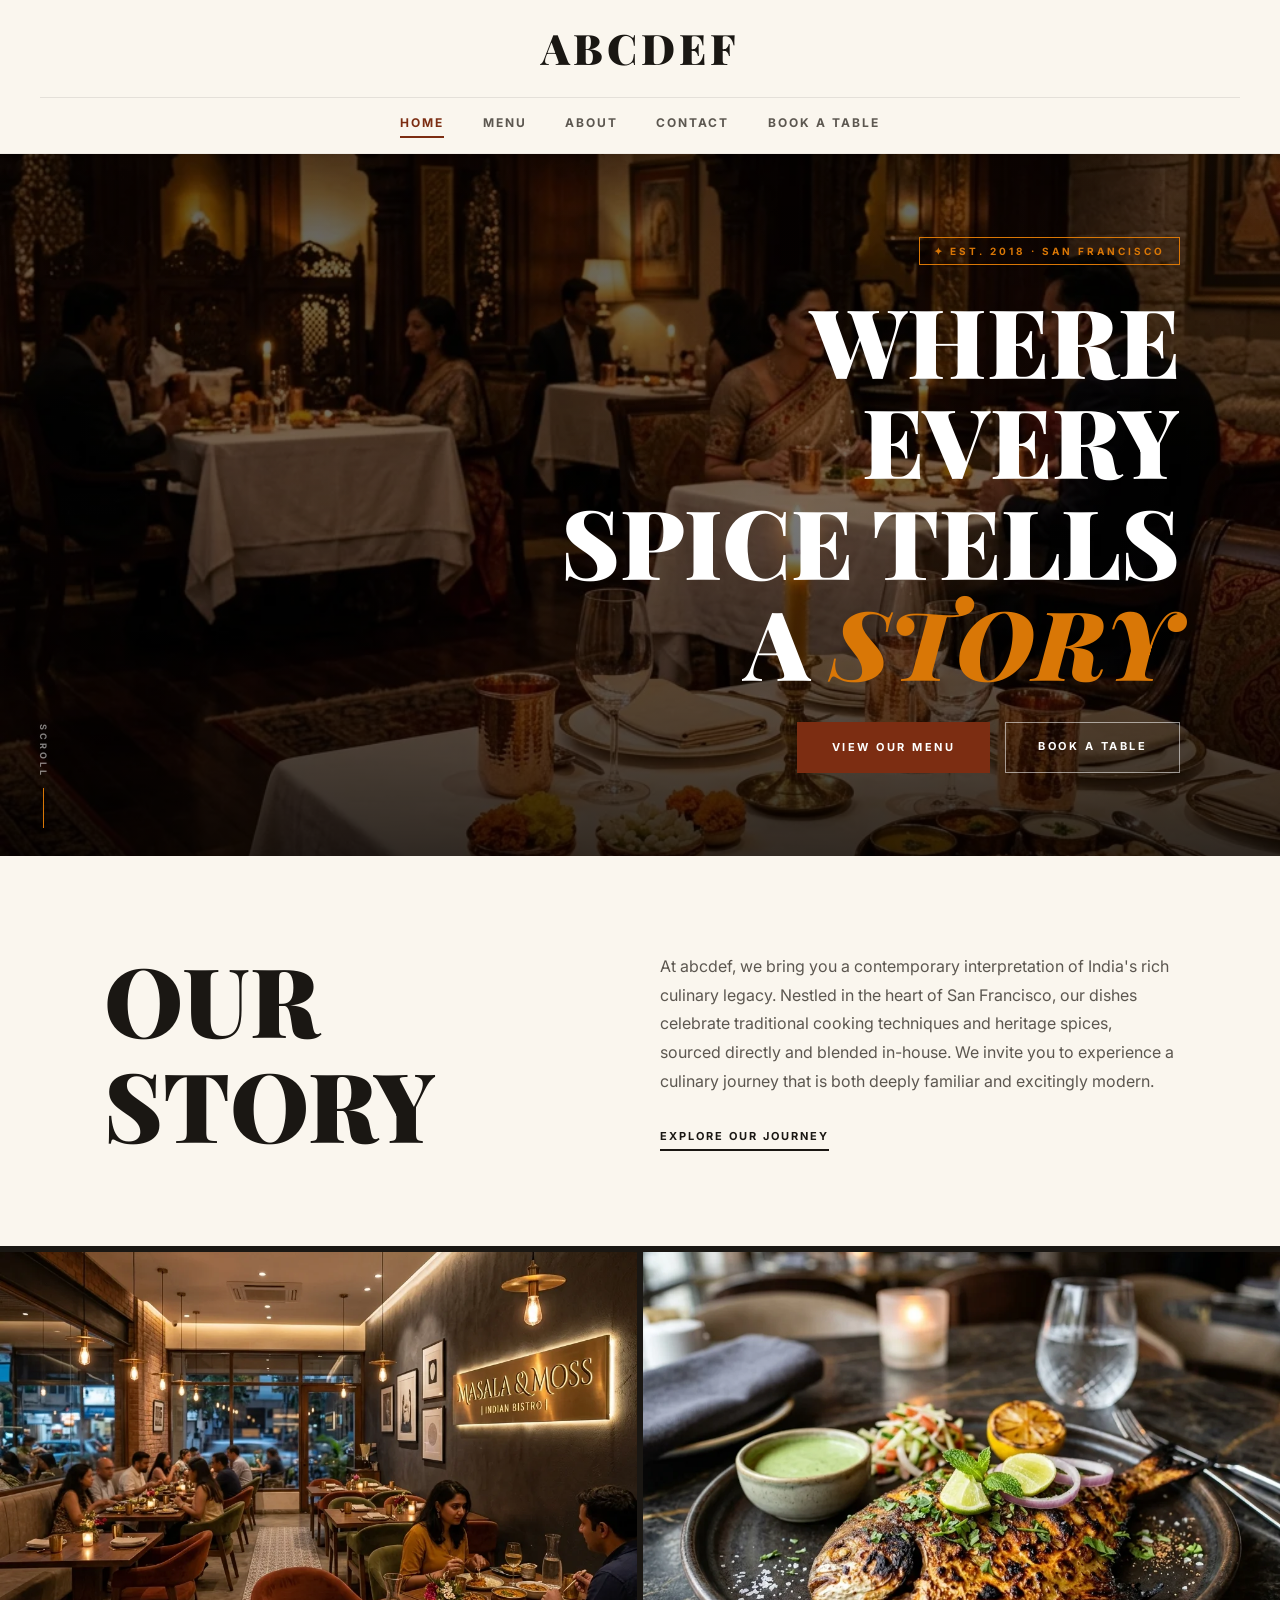
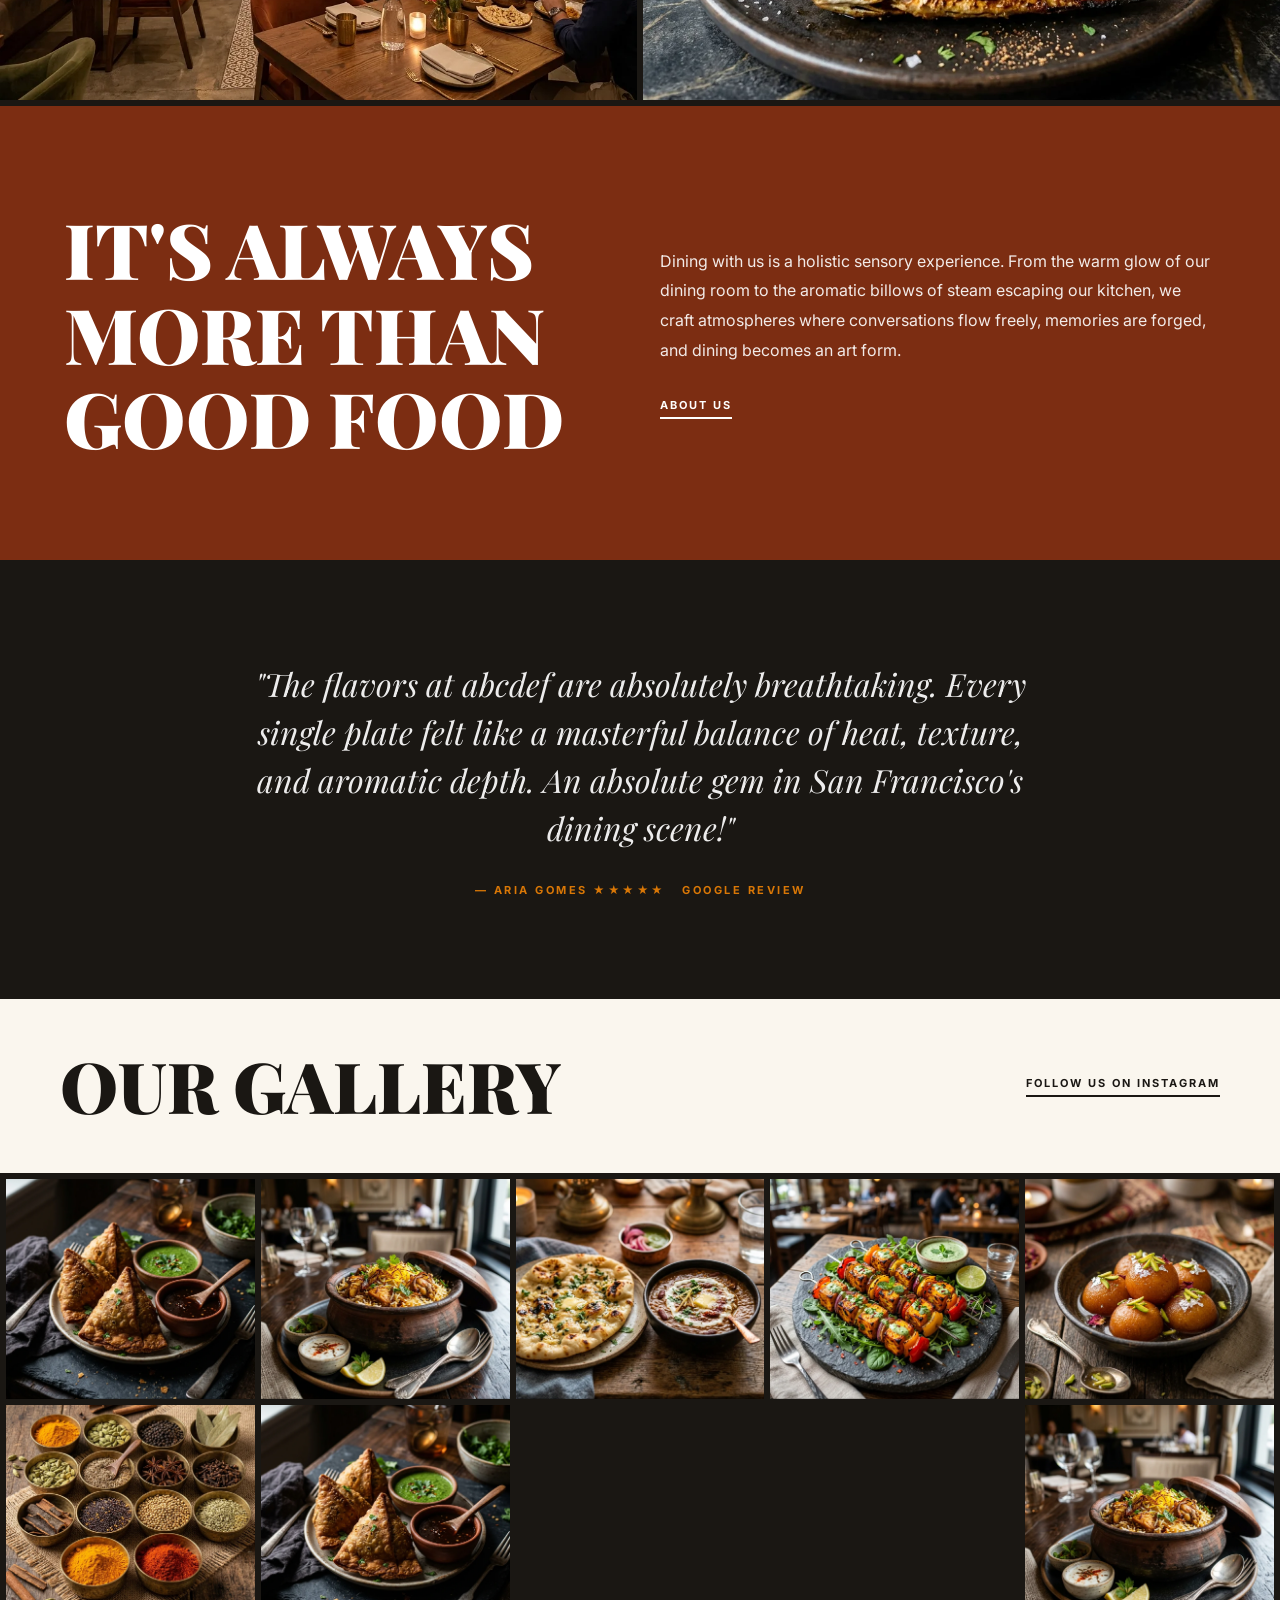
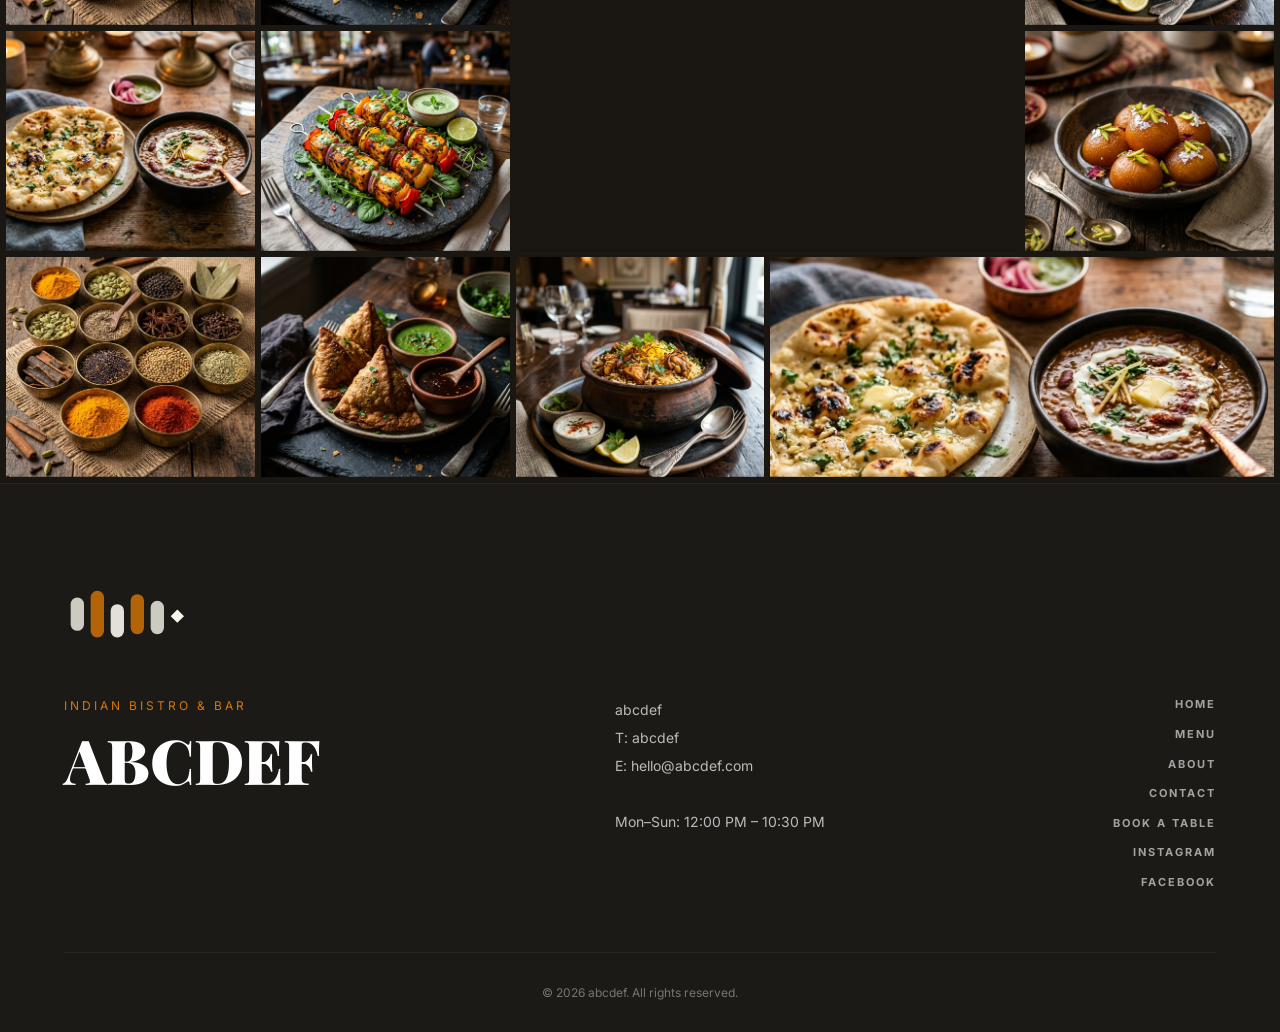
==== index.html @ f22d5354 "Initial commit of temp.rest01 (abcdef restaurant rebuild)" ====
<!DOCTYPE html>
<html lang="en">
<head>
  <meta charset="UTF-8">
  <meta name="viewport" content="width=device-width, initial-scale=1.0">
  <meta name="description" content="Welcome to abcdef, a premium modern Indian bistro in San Francisco. Experience a symphony of flavors crafted with heritage spices.">
  <title>abcdef | Modern Indian Bistro</title>
  <!-- Preconnect to Google Fonts -->
  <link rel="preconnect" href="https://fonts.googleapis.com">
  <link rel="preconnect" href="https://fonts.gstatic.com" crossorigin>
  <link rel="stylesheet" href="css/style.css">
  <script src="js/main.js" defer></script>
</head>
<body>

  <!-- ── NAVBAR ── -->
  <nav class="topnav" id="myTopnav">
    <div class="nav-top-row">
      <div class="logo">abcdef</div>
      <button class="nav-hamburger" id="navHamburger" aria-label="Toggle menu">&#9776;</button>
    </div>
    <div class="nav-links" id="navLinks">
      <a href="index.html">HOME</a>
      <a href="menu.html">MENU</a>
      <a href="about.html">ABOUT</a>
      <a href="about.html#contact">CONTACT</a>
      <a href="book-a-table.html">BOOK A TABLE</a>
    </div>
  </nav>

  <!-- ── HERO SECTION ── -->
  <section class="hero" id="heroSection">
    <div class="hero-inner">
      <span class="hero-badge">&#10022; Est. 2018 &#183; San Francisco</span>
      <h1 class="hero-title">
        Where Every<br>Spice Tells<br>a <em>Story</em>
      </h1>
      <div class="hero-ctas">
        <a href="menu.html" class="btn-primary">VIEW OUR MENU</a>
        <a href="book-a-table.html" class="btn-ghost">BOOK A TABLE</a>
      </div>
    </div>
    <div class="hero-scroll-hint">
      <span>SCROLL</span>
      <div class="scroll-line"></div>
    </div>
  </section>

  <!-- ── MENU INTRO SECTION ── -->
  <section class="about">
    <div class="big-text">OUR STORY</div>
    <div class="small-text">
      <p>At abcdef, we bring you a contemporary interpretation of India's rich culinary legacy. Nestled in the heart of San Francisco, our dishes celebrate traditional cooking techniques and heritage spices, sourced directly and blended in-house. We invite you to experience a culinary journey that is both deeply familiar and excitingly modern.</p>
      <a href="about.html"><b>EXPLORE OUR JOURNEY</b></a>
    </div>
  </section>

  <!-- ── IMAGE DUO ── -->
  <div class="image-box">
    <div class="img1">
      <img src="images/about-1.webp" alt="Elegant dining room at abcdef with ambient lighting">
    </div>
    <div class="img2">
      <img src="images/about-2.webp" alt="Gourmet plated tandoori dish at abcdef">
    </div>
  </div>

  <!-- ── BRAND STATEMENT BANNER ── -->
  <section class="box-section">
    <div class="box1">IT'S ALWAYS<br>MORE THAN<br>GOOD FOOD</div>
    <div class="box2">
      <p>Dining with us is a holistic sensory experience. From the warm glow of our dining room to the aromatic billows of steam escaping our kitchen, we craft atmospheres where conversations flow freely, memories are forged, and dining becomes an art form.</p>
      <a href="about.html">ABOUT US</a>
    </div>
  </section>

  <!-- ── TESTIMONIAL STRIP ── -->
  <div class="testimonial-strip">
    <p class="testimonial-quote">"The flavors at abcdef are absolutely breathtaking. Every single plate felt like a masterful balance of heat, texture, and aromatic depth. An absolute gem in San Francisco's dining scene!"</p>
    <p class="testimonial-author">— ARIA GOMES &#9733;&#9733;&#9733;&#9733;&#9733; &nbsp; GOOGLE REVIEW</p>
  </div>

  <!-- ── MOMENTS TAG ── -->
  <div class="tag">
    <p>OUR GALLERY</p>
    <a href="https://instagram.com" target="_blank" rel="noopener noreferrer">FOLLOW US ON INSTAGRAM</a>
  </div>

  <!-- ── PHOTO GALLERY GRID ── -->
  <div class="grid-container">
    <div class="item1">
      <img src="images/gallery-1.webp" alt="Crispy SAMOSAS served with mint chutney">
      <div class="price-pill">
        <h4>Samosa Duo</h4>
        <p>$12.00</p>
      </div>
    </div>
    <div class="item2">
      <img src="images/gallery-2.webp" alt="Fragrant CHICKEN BIRYANI in clay pot">
      <div class="price-pill">
        <h4>Lucknowi Biryani</h4>
        <p>$26.00</p>
      </div>
    </div>
    <div class="item3">
      <img src="images/gallery-3.webp" alt="Freshly baked GARLIC NAAN and dal makhani">
      <div class="price-pill">
        <h4>Garlic Naan & Dal</h4>
        <p>$14.00</p>
      </div>
    </div>
    <div class="item4">
      <img src="images/gallery-4.webp" alt="Grilled PANEER TIKKA skewers">
      <div class="price-pill">
        <h4>Paneer Tikka</h4>
        <p>$18.00</p>
      </div>
    </div>
    <div class="item5">
      <img src="images/gallery-5.webp" alt="Sweet GULAB JAMUN dessert">
      <div class="price-pill">
        <h4>Saffron Gulab Jamun</h4>
        <p>$10.00</p>
      </div>
    </div>
    <div class="item6">
      <img src="images/gallery-6.webp" alt="Assorted INDIAN SPICES in brass bowls">
      <div class="price-pill">
        <h4>Signature Spices</h4>
        <p>$8.00</p>
      </div>
    </div>
    <div class="item7">
      <img src="images/gallery-7.webp" alt="Crispy SAMOSAS plated beautifully">
      <div class="price-pill">
        <h4>Crispy Samosas</h4>
        <p>$12.00</p>
      </div>
    </div>
    <!-- VIDEO item8 spans 2 columns & 2 rows -->
    <div class="item8">
      <video autoplay muted loop playsinline>
        <source src="videos/video-1.webm" type="video/webm">
        <source src="videos/video-1.mp4" type="video/mp4">
        Your browser does not support the video tag.
      </video>
      <div class="price-pill">
        <h4>Sizzling Delights</h4>
        <p>Live Kitchen Experience</p>
      </div>
    </div>
    <div class="item9">
      <img src="images/gallery-9.webp" alt="Fragrant CHICKEN BIRYANI overhead shot">
      <div class="price-pill">
        <h4>Hyderabadi Biryani</h4>
        <p>$26.00</p>
      </div>
    </div>
    <div class="item10">
      <img src="images/gallery-10.webp" alt="Freshly baked butter garlic naan">
      <div class="price-pill">
        <h4>Butter Naan</h4>
        <p>$6.00</p>
      </div>
    </div>
    <div class="item11">
      <img src="images/gallery-11.webp" alt="Paneer Tikka skewers grilled to perfection">
      <div class="price-pill">
        <h4>Tandoori Paneer</h4>
        <p>$18.00</p>
      </div>
    </div>
    <div class="item12">
      <img src="images/gallery-12.webp" alt="Saffron infused gulab jamun">
      <div class="price-pill">
        <h4>Pistachio Gulab Jamun</h4>
        <p>$10.00</p>
      </div>
    </div>
    <div class="item13">
      <img src="images/gallery-13.webp" alt="Fragrant Indian spices setup">
      <div class="price-pill">
        <h4>Blended Masalas</h4>
        <p>$8.00</p>
      </div>
    </div>
    <div class="item14">
      <img src="images/gallery-14.webp" alt="Stuffed crispy samosas">
      <div class="price-pill">
        <h4>Spiced Potato Samosa</h4>
        <p>$12.00</p>
      </div>
    </div>
    <div class="item15">
      <img src="images/gallery-15.webp" alt="Traditional clay pot chicken biryani">
      <div class="price-pill">
        <h4>Awadhi Lamb Biryani</h4>
        <p>$28.00</p>
      </div>
    </div>
    <!-- item16 spans 2 columns -->
    <div class="item16">
      <img src="images/gallery-16.webp" alt="Freshly baked hot naan bread">
      <div class="price-pill">
        <h4>Assorted Bread Basket</h4>
        <p>$16.00</p>
      </div>
    </div>
  </div>

  <!-- ── FOOTER ── -->
  <footer class="footer">
    <div class="footer-logo">
      <svg viewBox="0 0 180 97" xmlns="http://www.w3.org/2000/svg" width="120" height="65">
        <rect x="10" y="20" width="20" height="50" rx="10" fill="#FAF6EE" opacity="0.8"/>
        <rect x="40" y="10" width="20" height="70" rx="10" fill="#D97706" opacity="0.8"/>
        <rect x="70" y="30" width="20" height="50" rx="10" fill="#FAF6EE" opacity="0.9"/>
        <rect x="100" y="15" width="20" height="60" rx="10" fill="#D97706" opacity="0.8"/>
        <rect x="130" y="25" width="20" height="50" rx="10" fill="#FAF6EE" opacity="0.8"/>
        <polygon points="160,48 170,38 180,48 170,58" fill="#FAF6EE"/>
      </svg>
    </div>
    <div class="footer-box">
      <div class="footer-box1">
        <p>INDIAN BISTRO &amp; BAR</p>
        <b>abcdef</b>
      </div>
      <div class="footer-box2">
        abcdef<br>
        T: abcdef<br>
        E: hello@abcdef.com<br><br>
        Mon–Sun: 12:00 PM – 10:30 PM
      </div>
      <div class="footer-box3">
        <a href="index.html">HOME</a>
        <a href="menu.html">MENU</a>
        <a href="about.html">ABOUT</a>
        <a href="about.html#contact">CONTACT</a>
        <a href="book-a-table.html">BOOK A TABLE</a>
        <a href="https://instagram.com" target="_blank" rel="noopener noreferrer">INSTAGRAM</a>
        <a href="https://facebook.com" target="_blank" rel="noopener noreferrer">FACEBOOK</a>
      </div>
    </div>
    <p class="copyright">&copy; 2026 abcdef. All rights reserved.</p>
  </footer>

</body>
</html>
---- css/style.css ----
@import url('https://fonts.googleapis.com/css2?family=Inter:wght@400;500;600;700&family=Playfair+Display:ital,wght@0,400;0,700;0,900;1,400&display=swap');

/* ── DESIGN SYSTEM TOKENS ── */
:root {
  --bg:           #FAF6EE;         /* Premium warm cream */
  --accent:       #D97706;         /* abcdef amber */
  --accent-dark:  #7C2D12;         /* Deep burnt terracotta */
  --black:        #1A1713;         /* Dark charcoal chocolate */
  --gray:         #5C5750;         /* Warm slate gray */
  --footer-bg:    #1C1A17;         /* Deep charcoal background */
  --white:        #FFFFFF;
  --font-display: 'Playfair Display', Georgia, serif;
  --font-body:    'Inter', 'Helvetica Neue', sans-serif;
  --transition:   all 0.3s cubic-bezier(0.4, 0, 0.2, 1);
}

/* ── RESET & BASE STYLES ── */
* {
  box-sizing: border-box;
  margin: 0;
  padding: 0;
}

html {
  scroll-behavior: smooth;
  background-color: var(--bg);
}

body {
  font-family: var(--font-body);
  color: var(--black);
  background-color: var(--bg);
  overflow-x: hidden;
  line-height: 1.6;
}

a {
  color: inherit;
  text-decoration: none;
  transition: var(--transition);
}

img, video {
  max-width: 100%;
  height: auto;
  display: block;
}

button {
  font-family: var(--font-body);
  cursor: pointer;
  border: none;
  background: none;
  outline: none;
}

/* ── COMMON UTILITIES ── */
.btn-primary {
  display: inline-block;
  background: var(--accent-dark);
  color: var(--white);
  padding: 16px 34px;
  letter-spacing: 2.5px;
  font-size: 11px;
  font-weight: 700;
  text-transform: uppercase;
  border: 1.5px solid var(--accent-dark);
  transition: var(--transition);
}

.btn-primary:hover {
  background: transparent;
  color: var(--white);
  border-color: var(--white);
}

.btn-ghost {
  display: inline-block;
  background: transparent;
  color: var(--white);
  border: 1.5px solid rgba(255, 255, 255, 0.55);
  padding: 15px 32px;
  letter-spacing: 2.5px;
  font-size: 11px;
  font-weight: 700;
  text-transform: uppercase;
  transition: var(--transition);
}

.btn-ghost:hover {
  background: var(--white);
  color: var(--black);
  border-color: var(--white);
}

/* ── 5.1 NAVBAR (topnav) ── */
.topnav {
  position: fixed;
  top: 0;
  left: 0;
  width: 100%;
  z-index: 1000;
  background-color: var(--bg);
  transition: box-shadow 0.3s ease;
  border-bottom: 1px solid rgba(0, 0, 0, 0.04);
}

.nav-top-row {
  display: flex;
  justify-content: center;
  align-items: center;
  position: relative;
  padding: 15px 20px;
  max-width: 1200px;
  margin: 0 auto;
}

.logo {
  font-family: var(--font-display);
  font-size: clamp(22px, 3.5vw, 42px);
  font-weight: 900;
  letter-spacing: 4px;
  color: var(--black);
  text-transform: uppercase;
}

.nav-hamburger {
  position: absolute;
  right: 20px;
  font-size: 28px;
  color: var(--black);
  background: none;
  border: none;
  display: none;
  cursor: pointer;
  user-select: none;
}

.nav-links {
  display: flex;
  justify-content: center;
  gap: clamp(14px, 3vw, 44px);
  border-top: 1px solid rgba(0, 0, 0, 0.09);
  padding: 15px 20px;
  max-width: 1200px;
  margin: 0 auto;
}

.nav-links a {
  font-size: clamp(10px, 1.1vw, 12px);
  font-weight: 700;
  letter-spacing: 2px;
  color: var(--gray);
  text-transform: uppercase;
  padding-bottom: 4px;
  border-bottom: 2px solid transparent;
}

.nav-links a:hover {
  color: var(--black);
}

.nav-links a.active {
  color: var(--accent-dark);
  border-bottom: 2px solid var(--accent-dark);
}

/* ── 5.2 HERO SECTION ── */
.hero {
  position: relative;
  min-height: clamp(480px, 78vh, 780px);
  background: linear-gradient(to bottom, rgba(0,0,0,0.6), rgba(0,0,0,0)), url('../images/hero.webp') center/cover no-repeat;
  display: flex;
  align-items: center;
  justify-content: flex-end;
  padding: 40px clamp(20px, 5vw, 80px);
  color: var(--white);
  overflow: hidden;
}

.hero::before {
  content: "";
  position: absolute;
  inset: 0;
  background: linear-gradient(to top, rgba(0, 0, 0, 0.80) 0%, rgba(0, 0, 0, 0.35) 48%, rgba(0, 0, 0, 0.06) 100%);
  pointer-events: none;
  z-index: 0;
}

.hero-inner {
  position: relative;
  z-index: 1;
  max-width: 680px;
  text-align: right;
  margin-right: 36px;
}

.hero-badge {
  display: inline-block;
  border: 1.5px solid var(--accent);
  color: var(--accent);
  padding: 5px 14px;
  letter-spacing: 3px;
  font-size: 10px;
  font-weight: 700;
  text-transform: uppercase;
  margin-bottom: 24px;
}

.hero-title {
  font-family: var(--font-display);
  font-size: clamp(46px, 8.5vw, 96px);
  font-weight: 900;
  line-height: 1.05;
  margin-bottom: 30px;
  text-transform: uppercase;
}

.hero-title em {
  font-style: italic;
  font-family: var(--font-display);
  color: var(--accent);
}

.hero-ctas {
  display: flex;
  gap: 15px;
  justify-content: flex-end;
  flex-wrap: wrap;
}

.hero-scroll-hint {
  position: absolute;
  bottom: 28px;
  left: 36px;
  writing-mode: vertical-rl;
  letter-spacing: 3px;
  font-size: 9px;
  color: rgba(255, 255, 255, 0.5);
  font-weight: 700;
  display: flex;
  align-items: center;
  gap: 10px;
  z-index: 1;
}

.scroll-line {
  width: 1px;
  height: 40px;
  background-color: rgba(255, 255, 255, 0.3);
  position: relative;
  overflow: hidden;
}

.scroll-line::after {
  content: "";
  position: absolute;
  top: 0;
  left: 0;
  width: 100%;
  height: 100%;
  background: var(--accent);
  animation: scroll-hint-anim 2s infinite ease-in-out;
}

@keyframes scroll-hint-anim {
  0% { transform: translateY(-100%); }
  80%, 100% { transform: translateY(100%); }
}

/* ── 5.3 MENU INTRO SECTION ── */
.about {
  display: flex;
  gap: 40px;
  flex-wrap: wrap;
  padding: clamp(40px, 7vw, 100px) clamp(20px, 5vw, 80px);
  align-items: center;
  max-width: 1200px;
  margin: 0 auto;
}

.big-text {
  font-family: var(--font-display);
  font-size: clamp(40px, 8vw, 96px);
  font-weight: 900;
  flex: 1 1 400px;
  line-height: 1.1;
  text-transform: uppercase;
}

.small-text {
  flex: 1 1 400px;
  font-size: 16px;
  color: var(--gray);
  line-height: 1.8;
}

.small-text p {
  margin-bottom: 24px;
}

.small-text a {
  display: inline-block;
  color: var(--black);
  font-size: 11px;
  font-weight: 700;
  letter-spacing: 2px;
  text-transform: uppercase;
  border-bottom: 2px solid var(--black);
  padding-bottom: 2px;
}

.small-text a:hover {
  opacity: 0.7;
}

/* ── 5.4 IMAGE DUO ── */
.image-box {
  display: flex;
  gap: 6px;
  background-color: var(--black);
  padding: 6px 0;
}

.image-box > div {
  flex: 1;
  overflow: hidden;
}

.image-box img {
  width: 100%;
  height: clamp(200px, 35vw, 500px);
  object-fit: cover;
  transition: transform 0.6s cubic-bezier(0.4, 0, 0.2, 1);
}

.image-box > div:hover img {
  transform: scale(1.03);
}

/* ── 5.5 GREEN BANNER / BRAND STATEMENT ── */
.box-section {
  background-color: var(--accent-dark);
  color: var(--white);
  display: flex;
  gap: 40px;
  flex-wrap: wrap;
  padding: clamp(40px, 8vw, 100px) clamp(20px, 5vw, 80px);
  align-items: center;
}

.box1 {
  font-family: var(--font-display);
  font-size: clamp(28px, 6vw, 80px);
  font-weight: 900;
  line-height: 1.1;
  text-transform: uppercase;
  flex: 1 1 400px;
}

.box2 {
  flex: 1 1 400px;
  line-height: 1.85;
  font-size: 16px;
}

.box2 p {
  margin-bottom: 24px;
  color: rgba(255, 255, 255, 0.9);
}

.box2 a {
  display: inline-block;
  color: var(--white);
  font-size: 11px;
  font-weight: 700;
  letter-spacing: 2px;
  text-transform: uppercase;
  border-bottom: 2px solid var(--white);
  padding-bottom: 2px;
}

.box2 a:hover {
  opacity: 0.7;
}

/* ── 5.6 TESTIMONIAL STRIP ── */
.testimonial-strip {
  background-color: var(--black);
  color: var(--white);
  text-align: center;
  padding: clamp(50px, 8vw, 100px) clamp(20px, 7vw, 120px);
}

.testimonial-quote {
  font-family: var(--font-display);
  font-style: italic;
  font-size: clamp(18px, 3vw, 32px);
  color: rgba(255, 255, 255, 0.92);
  max-width: 820px;
  margin: 0 auto 30px;
  line-height: 1.5;
}

.testimonial-author {
  color: var(--accent);
  letter-spacing: 2.5px;
  text-transform: uppercase;
  font-size: 11px;
  font-weight: 700;
}

/* ── 5.7 MOMENTS HEADING ── */
.tag {
  display: flex;
  justify-content: space-between;
  align-items: center;
  flex-wrap: wrap;
  gap: 20px;
  padding: clamp(24px, 4vw, 48px) clamp(20px, 5vw, 60px);
  max-width: 1440px;
  margin: 0 auto;
}

.tag p {
  font-family: var(--font-display);
  font-size: clamp(22px, 5.5vw, 72px);
  font-weight: 900;
  text-transform: uppercase;
  line-height: 1.1;
}

.tag a {
  border-bottom: 2px solid var(--black);
  letter-spacing: 2px;
  text-transform: uppercase;
  font-size: 11px;
  font-weight: 700;
  padding-bottom: 2px;
}

.tag a:hover {
  opacity: 0.6;
}

/* ── 5.8 PHOTO GALLERY GRID ── */
.grid-container {
  display: grid;
  grid-template-columns: repeat(5, 1fr);
  gap: 6px;
  background-color: var(--black);
  padding: 6px;
}

.grid-container > div {
  position: relative;
  overflow: hidden;
  height: 220px;
  cursor: pointer;
}

.grid-container img, .grid-container video {
  width: 100%;
  height: 100%;
  object-fit: cover;
  transition: transform 0.45s ease, opacity 0.45s ease;
}

.grid-container > div:hover img, .grid-container > div:hover video {
  transform: scale(1.06);
  opacity: 0.75;
}

/* Price overlay pill */
.price-pill {
  position: absolute;
  bottom: 0;
  left: 0;
  right: 0;
  background: rgba(0, 0, 0, 0.75);
  color: var(--white);
  padding: 15px;
  text-align: center;
  transform: translateY(100%);
  transition: transform 0.35s cubic-bezier(0.4, 0, 0.2, 1);
  backdrop-filter: blur(4px);
  z-index: 2;
}

.grid-container > div:hover .price-pill {
  transform: translateY(0);
}

.price-pill h4 {
  font-family: var(--font-display);
  font-size: 16px;
  font-weight: 700;
  margin-bottom: 4px;
  letter-spacing: 0.5px;
}

.price-pill p {
  font-size: 12px;
  color: var(--accent);
  font-weight: 600;
  letter-spacing: 1px;
}

/* Video grid sizes & custom grid rules */
.item8 {
  grid-column: span 2;
  grid-row: span 2;
  height: 446px !important;
}

.item16 {
  grid-column: span 2;
}

/* ── 5.9 FOOTER ── */
.footer {
  background-color: var(--footer-bg);
  color: var(--white);
  padding: clamp(50px, 8vw, 100px) clamp(20px, 5vw, 80px) 30px;
  border-top: 1px solid rgba(255, 255, 255, 0.05);
}

.footer-logo {
  max-width: 120px;
  margin-bottom: 40px;
}

.footer-logo svg {
  width: 100%;
}

.footer-box {
  display: flex;
  gap: 40px;
  flex-wrap: wrap;
  margin-bottom: 60px;
  max-width: 1200px;
}

.footer-box1 {
  flex: 2 1 350px;
}

.footer-box1 p {
  font-size: 12px;
  letter-spacing: 3px;
  color: var(--accent);
  margin-bottom: 10px;
  text-transform: uppercase;
}

.footer-box1 b {
  font-family: var(--font-display);
  font-size: clamp(32px, 5vw, 62px);
  font-weight: 900;
  line-height: 1.1;
  text-transform: uppercase;
  color: var(--white);
  word-wrap: break-word;
}

.footer-box2 {
  flex: 1 1 200px;
  font-size: 14px;
  color: rgba(255, 255, 255, 0.7);
  line-height: 2;
}

.footer-box3 {
  flex: 1 1 200px;
  display: flex;
  flex-direction: column;
  align-items: flex-end;
  gap: 12px;
}

.footer-box3 a {
  font-size: 11px;
  font-weight: 700;
  letter-spacing: 2px;
  color: rgba(255, 255, 255, 0.6);
  text-transform: uppercase;
}

.footer-box3 a:hover {
  color: var(--white);
}

.footer p.copyright {
  text-align: center;
  font-size: 12px;
  color: rgba(255, 255, 255, 0.4);
  border-top: 1px solid rgba(255, 255, 255, 0.05);
  padding-top: 30px;
  margin-top: 20px;
}

/* ── 5.10 BOOKING FORM & POPUP (book-a-table.html) ── */
.booking-section {
  max-width: 800px;
  margin: 0 auto;
  padding: clamp(40px, 8vw, 80px) 20px;
}

.booking-intro {
  text-align: center;
  margin-bottom: 40px;
}

.booking-intro h1 {
  font-family: var(--font-display);
  font-size: clamp(32px, 5vw, 56px);
  font-weight: 900;
  text-transform: uppercase;
  margin-bottom: 12px;
}

.booking-intro p {
  color: var(--gray);
  max-width: 600px;
  margin: 0 auto;
}

#bookingForm {
  background: var(--white);
  padding: clamp(24px, 5vw, 48px);
  box-shadow: 0 4px 30px rgba(0, 0, 0, 0.03);
  border: 1px solid rgba(0, 0, 0, 0.03);
}

.controls-bar {
  display: flex;
  justify-content: space-between;
  gap: 30px;
  flex-wrap: wrap;
  margin-bottom: 30px;
}

.form-field {
  flex: 1 1 200px;
  display: flex;
  flex-direction: column;
}

.form-field label {
  font-size: 11px;
  letter-spacing: 2px;
  text-transform: uppercase;
  font-weight: 700;
  margin-bottom: 8px;
  color: var(--gray);
}

.form-field select, .form-field input {
  border: none;
  border-bottom: 2px solid var(--black);
  background: transparent;
  padding: 10px 0;
  font-size: 16px;
  font-family: var(--font-body);
  color: var(--black);
  outline: none;
  width: 100%;
}

.form-field select {
  appearance: none;
  background-image: url("data:image/svg+xml;charset=UTF-8,%3Csvg%20xmlns%3D%22http%3A%2F%2Fwww.w3.org%2F2000%2Fsvg%22%20width%3D%2212%22%20height%3D%2212%22%20viewBox%3D%220%200%2024%2024%22%20fill%3D%22none%22%20stroke%3D%22currentColor%22%20stroke-width%3D%222%22%20stroke-linecap%3D%22round%22%20stroke-linejoin%3D%22round%22%3E%3Cpolyline%20points%3D%226%209%2012%2015%2018%209%22%3E%3C%2Fpolyline%3E%3C%2Fsvg%3E");
  background-repeat: no-repeat;
  background-position: right 10px center;
  cursor: pointer;
}

.time-slot-label {
  font-size: 11px;
  letter-spacing: 2px;
  text-transform: uppercase;
  font-weight: 700;
  color: var(--gray);
  margin-bottom: 15px;
}

.time-grid {
  display: grid;
  grid-template-columns: repeat(auto-fill, minmax(130px, 1fr));
  gap: 8px;
  margin-bottom: 40px;
}

.time-slot {
  border: 1.5px solid var(--black);
  padding: 13px 8px;
  cursor: pointer;
  text-align: center;
  font-size: 14px;
  font-weight: 600;
  transition: var(--transition);
}

.time-slot:hover {
  background-color: rgba(0, 0, 0, 0.05);
}

.time-slot.selected {
  background: var(--accent-dark);
  color: var(--white);
  border-color: var(--accent-dark);
}

.book-btn {
  display: block;
  background: var(--accent-dark);
  color: var(--white);
  width: clamp(200px, 80%, 320px);
  margin: 0 auto;
  font-size: 16px;
  font-weight: 700;
  letter-spacing: 2px;
  padding: 16px;
  text-transform: uppercase;
  transition: var(--transition);
  border: 1.5px solid var(--accent-dark);
}

.book-btn:hover {
  background: transparent;
  color: var(--accent-dark);
}

/* Confirmation popup */
.form-popup {
  position: fixed;
  inset: 0;
  background: rgba(0, 0, 0, 0.65);
  z-index: 2000;
  display: none;
  align-items: center;
  justify-content: center;
  backdrop-filter: blur(5px);
  opacity: 0;
  transition: opacity 0.3s ease;
}

.form-popup.active {
  display: flex;
  opacity: 1;
}

.form-container {
  background: var(--white);
  padding: 40px;
  max-width: 500px;
  width: 90%;
  text-align: center;
  box-shadow: 0 10px 40px rgba(0, 0, 0, 0.3);
  transform: translateY(20px);
  transition: transform 0.3s ease;
  border-radius: 4px;
}

.form-popup.active .form-container {
  transform: translateY(0);
}

.form-container h1 {
  font-family: var(--font-display);
  font-size: 32px;
  font-weight: 900;
  margin-bottom: 15px;
  color: var(--accent-dark);
}

.form-container p {
  font-size: 16px;
  color: var(--gray);
  margin-bottom: 30px;
  line-height: 1.6;
}

.form-container .btn.cancel {
  display: inline-block;
  background: var(--black);
  color: var(--white);
  padding: 12px 30px;
  font-size: 12px;
  font-weight: 700;
  letter-spacing: 2px;
  text-transform: uppercase;
  transition: var(--transition);
}

.form-container .btn.cancel:hover {
  background: var(--accent-dark);
}

/* ── 5.11 ABOUT PAGE STYLES (about.html) ── */
.about-box {
  display: flex;
  gap: 50px;
  padding: clamp(40px, 8vw, 100px) clamp(20px, 5vw, 80px);
  max-width: 1200px;
  margin: 0 auto;
  align-items: flex-start;
}

.about-box .col-left {
  flex: 1 1 350px;
}

.about-box .col-left h1 {
  font-family: var(--font-display);
  font-size: clamp(36px, 6vw, 72px);
  font-weight: 900;
  text-transform: uppercase;
  line-height: 1.1;
  margin-bottom: 25px;
}

.about-box .col-left .about-svg-mark {
  max-width: 160px;
  margin-top: 30px;
}

.about-box .col-right {
  flex: 1.5 1 450px;
}

.about-box .col-right p {
  font-size: 16px;
  line-height: 1.85;
  color: var(--gray);
  margin-bottom: 24px;
}

/* Contact box */
.contact-box {
  display: flex;
  gap: 50px;
  padding: clamp(40px, 8vw, 100px) clamp(20px, 5vw, 80px);
  max-width: 1200px;
  margin: 0 auto;
  border-top: 1px solid rgba(0, 0, 0, 0.05);
}

.contact-box .text-box {
  flex: 1 1 350px;
  font-family: var(--font-display);
  font-size: clamp(36px, 7vw, 76px);
  font-weight: 900;
  text-transform: uppercase;
  line-height: 1.1;
}

.contact-box .text-content-wrapper {
  flex: 1.5 1 450px;
  display: flex;
  gap: 40px;
  flex-wrap: wrap;
}

.contact-box .text-content, .contact-box .text-content2 {
  flex: 1 1 200px;
  line-height: 2;
  font-size: 15px;
  color: var(--gray);
}

.contact-box h3 {
  font-family: var(--font-display);
  color: var(--black);
  font-size: 18px;
  margin-bottom: 12px;
  text-transform: uppercase;
  letter-spacing: 0.5px;
}

.contact-box a {
  border-bottom: 1px solid var(--accent);
}

.contact-box a:hover {
  color: var(--accent-dark);
  border-color: var(--accent-dark);
}

.map-container {
  padding: 0 0 6px 0;
  background-color: var(--black);
}

.map-container iframe {
  width: 100%;
  height: 450px;
  border: none;
  filter: grayscale(1) invert(0.9) contrast(1.2);
  display: block;
}

/* ── MENU PAGE SPECIAL STYLES (menu.html) ── */
.menu-hero {
  position: relative;
  height: 50vh;
  min-height: 400px;
  overflow: hidden;
  display: flex;
  align-items: center;
  justify-content: center;
}

.menu-video-bg {
  position: absolute;
  top: 50%;
  left: 50%;
  min-width: 100%;
  min-height: 100%;
  width: auto;
  height: auto;
  transform: translate(-50%, -50%);
  object-fit: cover;
  z-index: 0;
}

.menu-hero-overlay {
  position: absolute;
  inset: 0;
  background: rgba(0, 0, 0, 0.65);
  z-index: 1;
}

.menu-hero-content {
  position: relative;
  z-index: 2;
  text-align: center;
  color: var(--white);
}

.menu-hero-content h1 {
  font-family: var(--font-display);
  font-size: clamp(40px, 8vw, 88px);
  font-weight: 900;
  text-transform: uppercase;
  letter-spacing: 4px;
}

.menu-hero-content p {
  font-size: 14px;
  letter-spacing: 3px;
  color: var(--accent);
  font-weight: 700;
  text-transform: uppercase;
  margin-top: 10px;
}

/* Menu Grid Categories */
.menu-section-container {
  max-width: 1200px;
  margin: 0 auto;
  padding: clamp(40px, 8vw, 80px) 20px;
}

.menu-category {
  margin-bottom: 60px;
}

.menu-category-title {
  font-family: var(--font-display);
  font-size: clamp(24px, 4vw, 42px);
  font-weight: 900;
  border-bottom: 2px solid var(--black);
  padding-bottom: 12px;
  margin-bottom: 30px;
  text-transform: uppercase;
  letter-spacing: 1px;
}

.menu-grid {
  display: grid;
  grid-template-columns: repeat(auto-fill, minmax(320px, 1fr));
  gap: 40px;
}

.menu-card {
  display: flex;
  flex-direction: column;
  justify-content: space-between;
}

.menu-card-header {
  display: flex;
  justify-content: space-between;
  align-items: baseline;
  margin-bottom: 8px;
}

.menu-card-title {
  font-family: var(--font-display);
  font-size: 18px;
  font-weight: 700;
  text-transform: uppercase;
  color: var(--black);
}

.menu-card-price {
  font-size: 16px;
  font-weight: 700;
  color: var(--accent-dark);
  margin-left: 15px;
}

.menu-card-description {
  font-size: 14px;
  color: var(--gray);
  line-height: 1.5;
}

/* ── 10. CSS BREAKPOINT MAP (RESPONSIVE) ── */

@media (max-width: 900px) {
  .grid-container {
    grid-template-columns: repeat(3, 1fr);
  }
  .item8 {
    grid-column: span 2;
    grid-row: span 1;
    height: 220px !important;
  }
  .item16 {
    grid-column: span 1;
  }
}

@media (max-width: 768px) {
  .nav-hamburger {
    display: block;
  }
  
  .nav-links {
    display: none;
    flex-direction: column;
    width: 100%;
    align-items: center;
    gap: 20px;
    padding: 20px 0;
    border-top: 1px solid rgba(0, 0, 0, 0.09);
  }
  
  .topnav.open .nav-links {
    display: flex;
  }

  .hero {
    justify-content: center;
    text-align: center;
    padding: 40px 20px;
  }

  .hero-inner {
    text-align: center;
    margin-right: 0;
  }

  .hero-ctas {
    justify-content: center;
  }

  .image-box {
    flex-direction: column;
    padding: 6px;
  }
  
  .image-box img {
    height: 230px;
  }

  .about-box, .contact-box {
    flex-direction: column;
    gap: 30px;
  }

  .footer-box3 {
    align-items: flex-start;
  }
}

@media (max-width: 560px) {
  .grid-container {
    grid-template-columns: repeat(2, 1fr);
  }
  .grid-container img, .grid-container video {
    height: 160px;
  }
  .item8 {
    grid-column: span 2;
    height: 160px !important;
  }
  .item16 {
    grid-column: span 2;
  }
  .box-section {
    flex-direction: column;
  }
}

@media (max-width: 480px) {
  .footer-box {
    flex-direction: column;
    align-items: flex-start;
    gap: 30px;
  }
  .testimonial-strip {
    padding: 50px 20px;
  }
  .controls-bar {
    flex-direction: column;
    gap: 20px;
  }
}
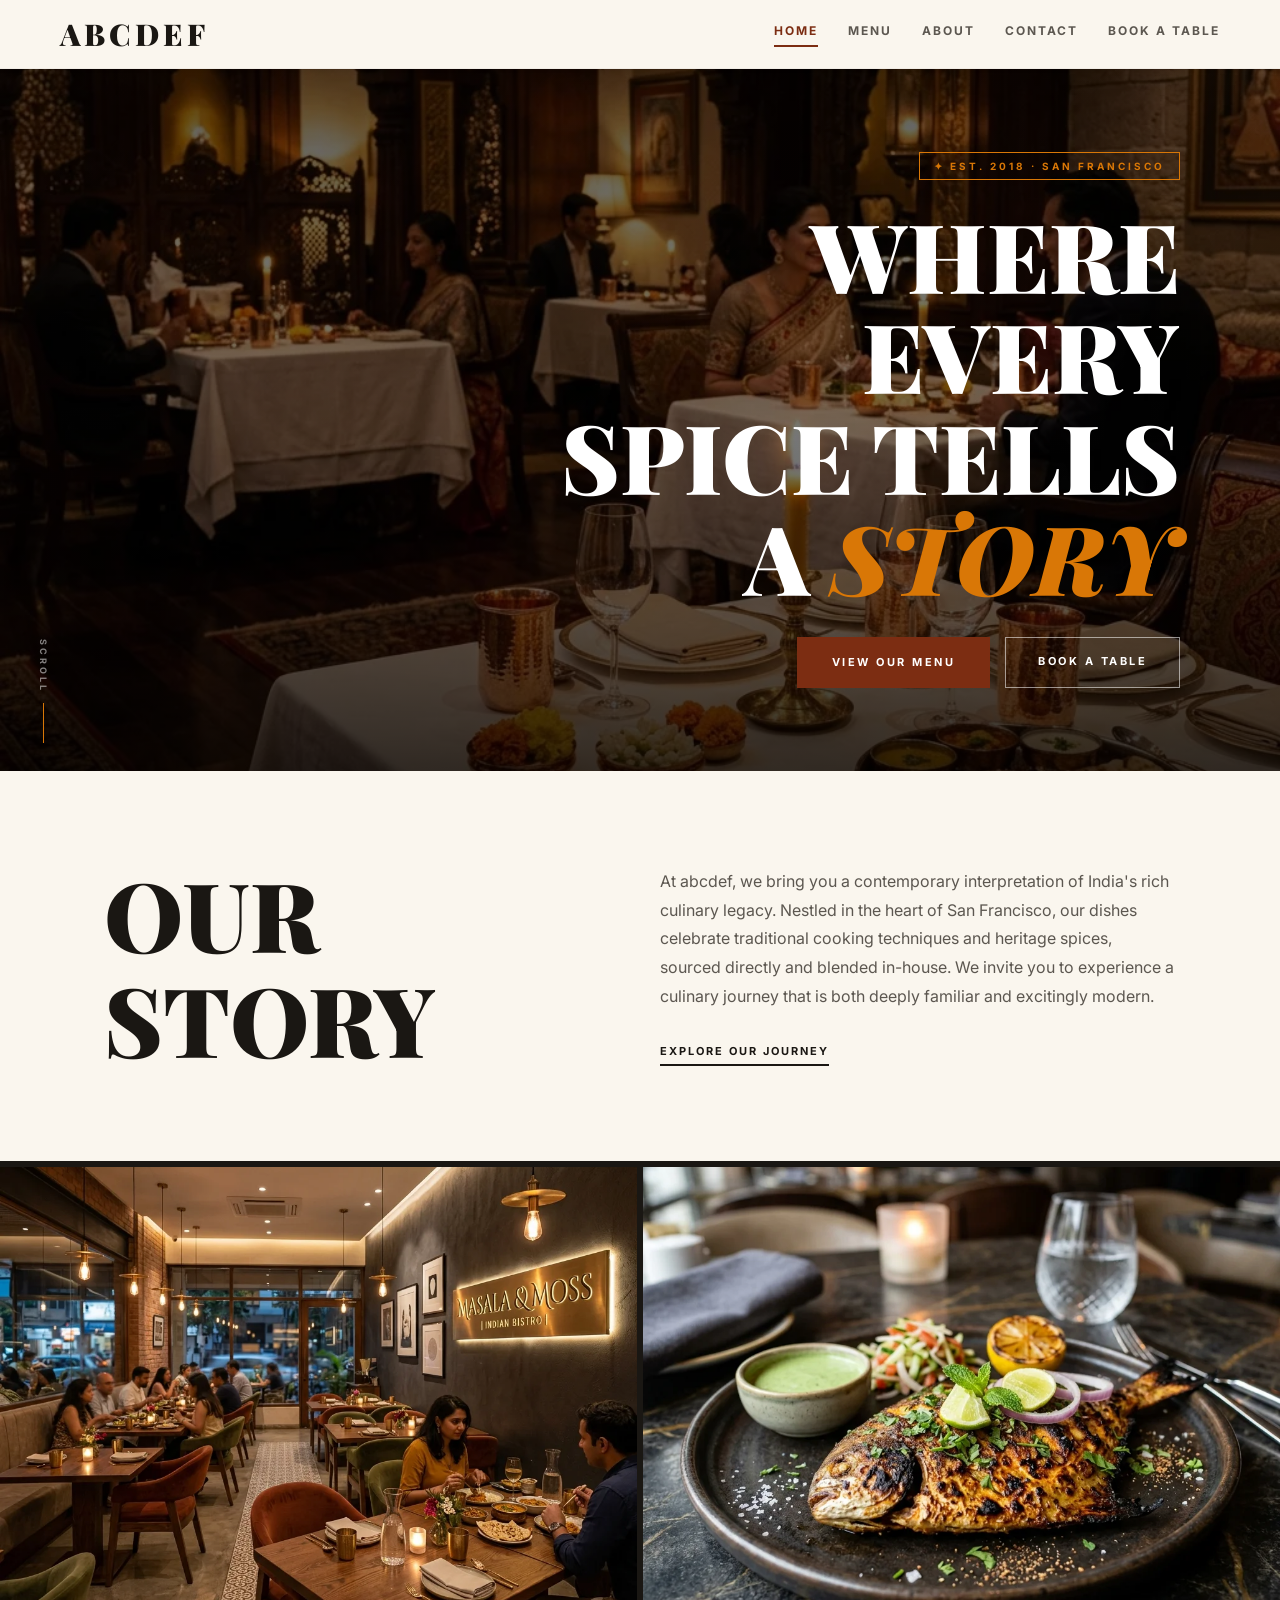
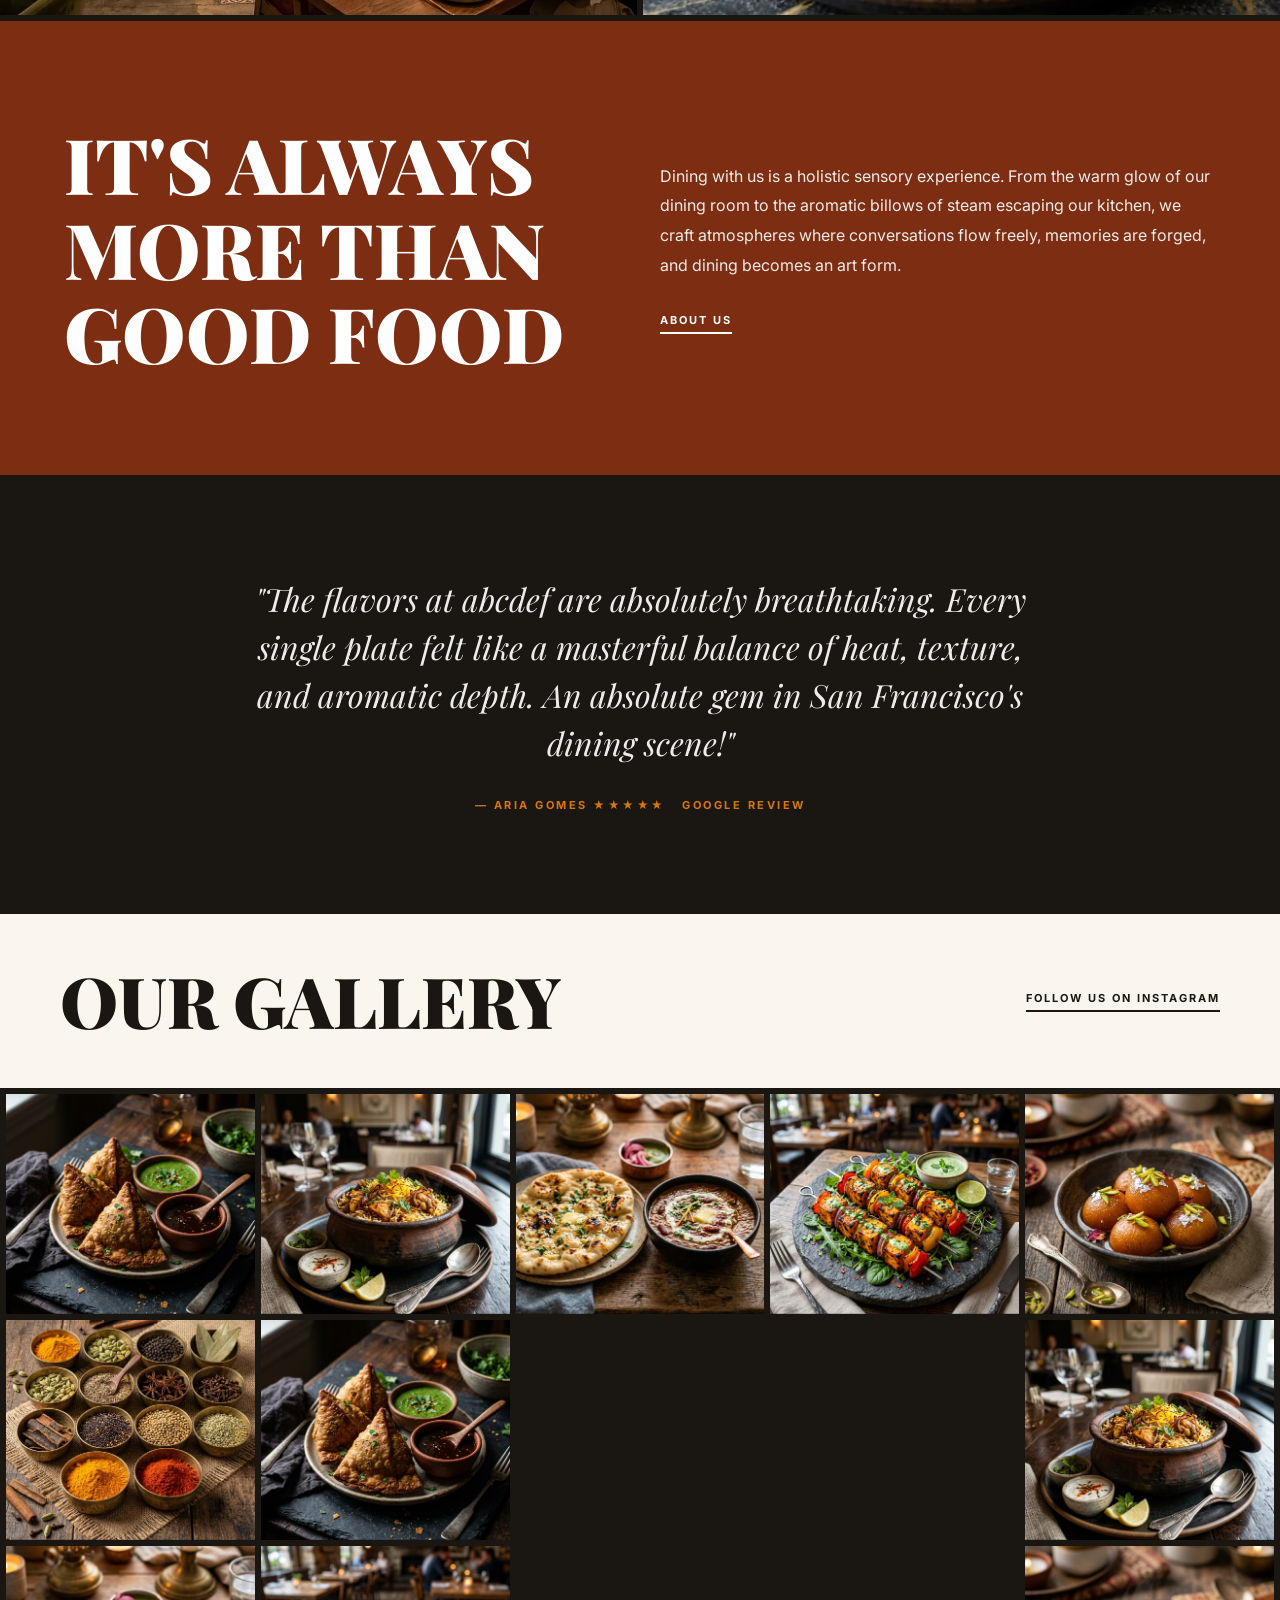
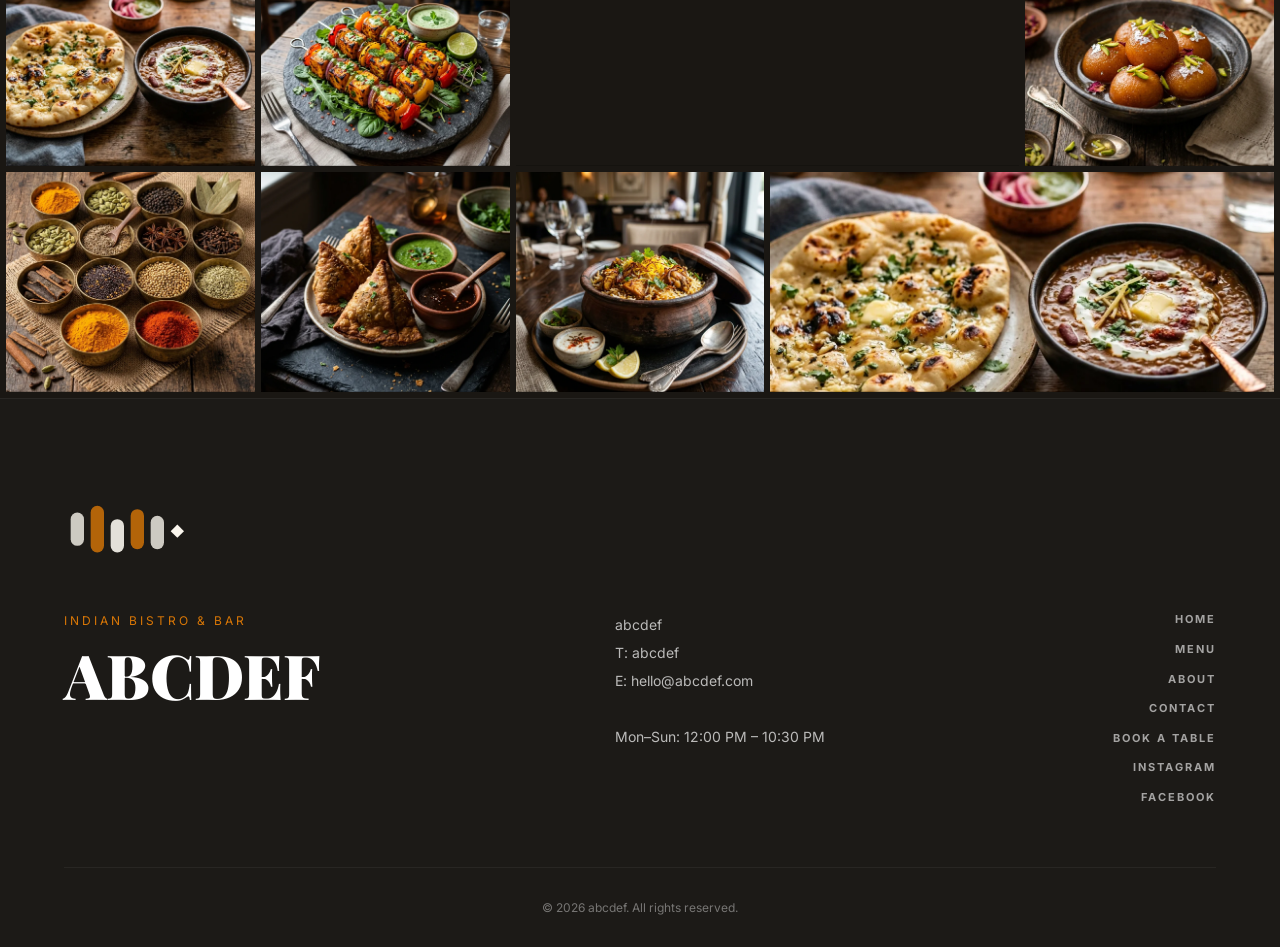
==== commit a89fcc20: "feat: make logo in header navigate to homepage" ====
--- a/index.html
+++ b/index.html
@@ -16,7 +16,7 @@
   <!-- ── NAVBAR ── -->
   <nav class="topnav" id="myTopnav">
     <div class="nav-top-row">
-      <div class="logo">abcdef</div>
+      <a href="index.html" class="logo">abcdef</a>
       <button class="nav-hamburger" id="navHamburger" aria-label="Toggle menu">&#9776;</button>
     </div>
     <div class="nav-links" id="navLinks">
--- a/css/style.css
+++ b/css/style.css
@@ -101,8 +101,12 @@
   width: 100%;
   z-index: 1000;
   background-color: var(--bg);
-  transition: box-shadow 0.3s ease;
+  transition: transform 0.4s cubic-bezier(0.16, 1, 0.3, 1), box-shadow 0.3s ease;
   border-bottom: 1px solid rgba(0, 0, 0, 0.04);
+}
+
+.topnav.nav-hidden {
+  transform: translateY(-100%);
 }
 
 .nav-top-row {
@@ -110,14 +114,14 @@
   justify-content: center;
   align-items: center;
   position: relative;
-  padding: 15px 20px;
+  padding: 10px 20px;
   max-width: 1200px;
   margin: 0 auto;
 }
 
 .logo {
   font-family: var(--font-display);
-  font-size: clamp(22px, 3.5vw, 42px);
+  font-size: clamp(18px, 2.5vw, 30px);
   font-weight: 900;
   letter-spacing: 4px;
   color: var(--black);
@@ -141,7 +145,7 @@
   justify-content: center;
   gap: clamp(14px, 3vw, 44px);
   border-top: 1px solid rgba(0, 0, 0, 0.09);
-  padding: 15px 20px;
+  padding: 8px 20px;
   max-width: 1200px;
   margin: 0 auto;
 }
@@ -163,6 +167,28 @@
 .nav-links a.active {
   color: var(--accent-dark);
   border-bottom: 2px solid var(--accent-dark);
+}
+
+/* Desktop layout: single row navbar */
+@media (min-width: 769px) {
+  .topnav {
+    display: flex;
+    justify-content: space-between;
+    align-items: center;
+    padding: 10px clamp(20px, 5vw, 60px);
+  }
+  .nav-top-row {
+    padding: 0;
+    margin: 0;
+    max-width: none;
+  }
+  .nav-links {
+    border-top: none;
+    padding: 0;
+    margin: 0;
+    max-width: none;
+    gap: 30px;
+  }
 }
 
 /* ── 5.2 HERO SECTION ── */
